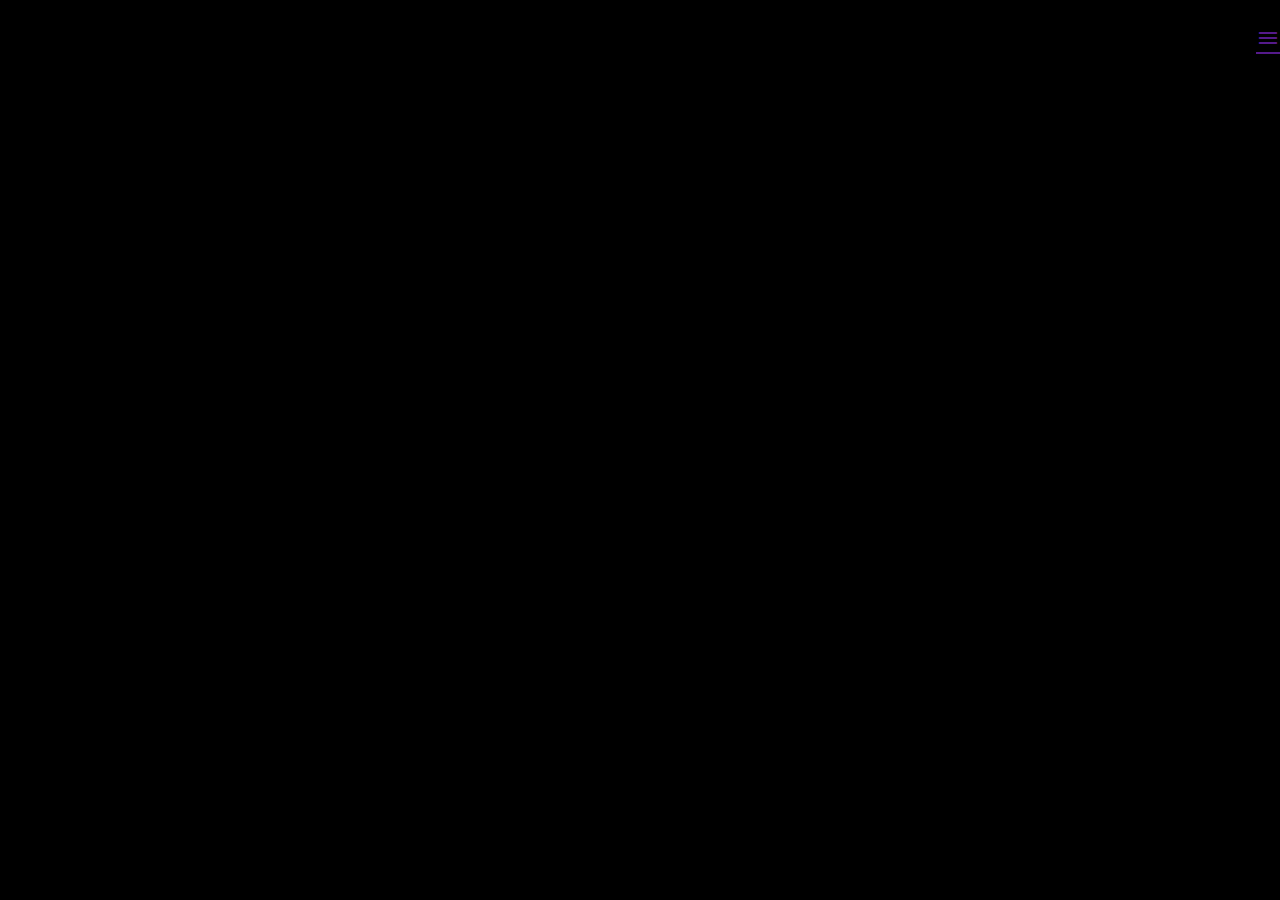
==== index.html @ dc49e5af "Initialization" ====
<!DOCTYPE html>
<html lang="en">
<head>
    <link rel="preconnect" href="https://fonts.googleapis.com">
<link rel="stylesheet" href="https://fonts.googleapis.com/icon?family=Material+Icons">
    <link rel="stylesheet" href="style.css">
    <title>Crick?</title>
</head>
<body>
    <!-- TOPBAR -->
    <div class="TopBar">
        <a href="" class="material-icons">menu</a>
    </div>
</body>
</html>
---- style.css ----
* {
    scroll-behavior: smooth;
    margin: 0 0 0 0;
    background-color: black;
}

.TopBar {
    padding-top: 2%;
    display: flex;
    justify-content: end;
}
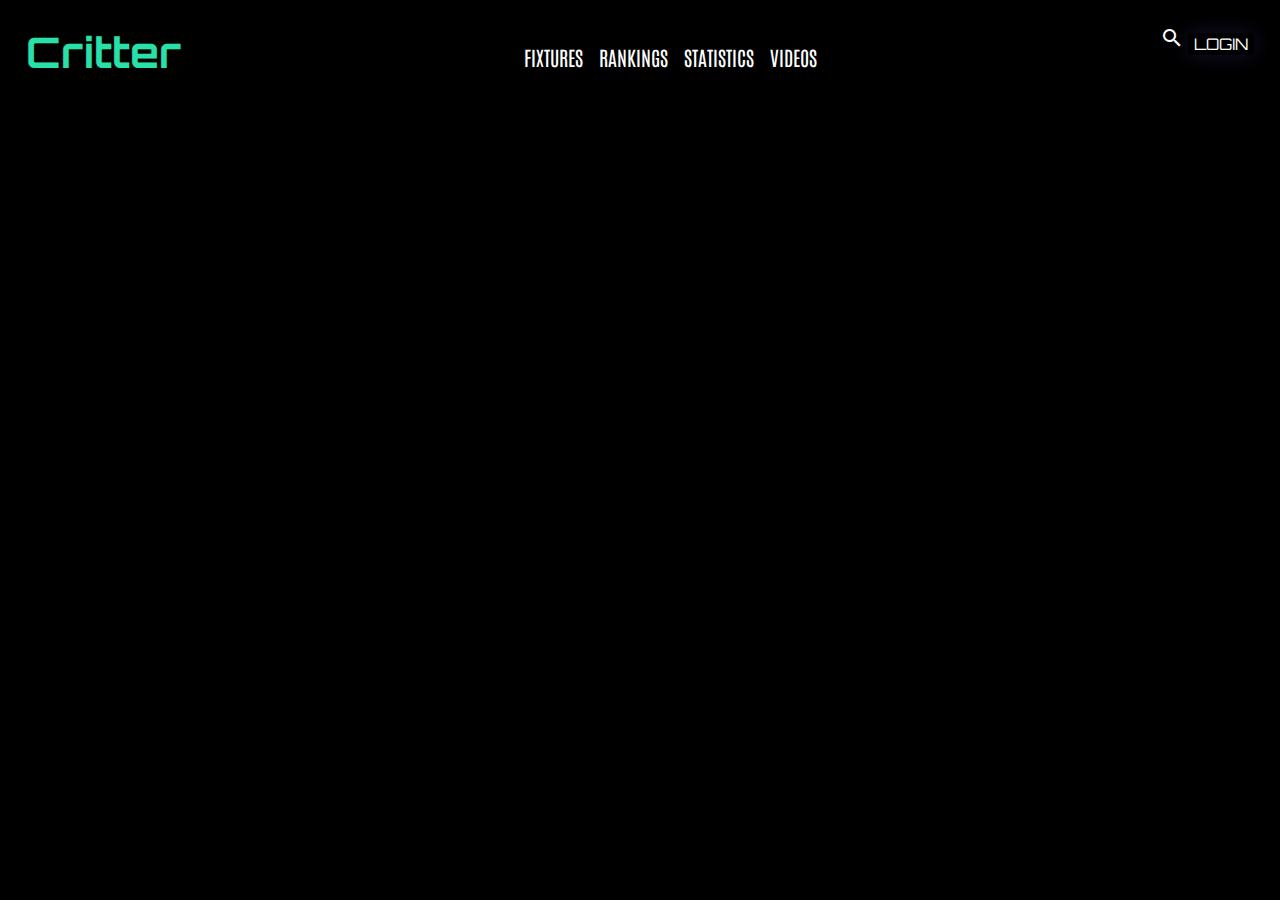
==== commit d00c8aa8: "Dinnner Break" ====
--- a/index.html
+++ b/index.html
@@ -2,14 +2,31 @@
 <html lang="en">
 <head>
     <link rel="preconnect" href="https://fonts.googleapis.com">
-<link rel="stylesheet" href="https://fonts.googleapis.com/icon?family=Material+Icons">
+    <link rel="preconnect" href="https://fonts.gstatic.com" crossorigin>
+    <link
+        href="https://fonts.googleapis.com/css2?family=Antonio:wght@100..700&family=Orbitron:wght@400..900&family=Patrick+Hand+SC&display=swap"
+        rel="stylesheet">
+    <link href="https://fonts.googleapis.com/css2?family=Orbitron:wght@400..900&family=Patrick+Hand+SC&display=swap"
+        rel="stylesheet">
+    <link rel="stylesheet" href="https://fonts.googleapis.com/icon?family=Material+Icons">
     <link rel="stylesheet" href="style.css">
     <title>Crick?</title>
 </head>
 <body>
     <!-- TOPBAR -->
     <div class="TopBar">
-        <a href="" class="material-icons">menu</a>
+        <h1>Critter</h1>
+        <div class="diffPages">
+            <a href="">FIXTURES</a>
+            <a href="">RANKINGS</a>
+            <a href="">STATISTICS</a>
+            <a href="">VIDEOS</a>
+        </div>
+        <!-- ICONS -->
+        <div>
+            <a href="" class="material-icons">search</a>
+            <button class="login">LOGIN</button>
+        </div>
     </div>
 </body>
 </html>--- a/style.css
+++ b/style.css
@@ -1,3 +1,7 @@
+:root {
+    --text-color: rgb(40, 225, 169);
+}
+
 * {
     scroll-behavior: smooth;
     margin: 0 0 0 0;
@@ -5,7 +9,53 @@
 }
 
 .TopBar {
-    padding-top: 2%;
+    padding: 2%;
     display: flex;
-    justify-content: end;
+    justify-content: space-between;
+}
+
+.TopBar h1 {
+    font-family: 'Orbitron', medium;
+    color: var(--text-color);
+    font-size: 42px;
+}
+
+.material-icons {
+    color: white;
+    size: 32;
+    text-decoration: none;
+}
+
+.diffPages {
+    padding-top: 10px;
+    display: flex;
+    justify-content: center;
+    width: 400px;
+}
+
+.diffPages a {
+    padding: 2%;
+    font-family: 'Antonio';
+    text-decoration: none;
+    color: white;
+    font-size: 20px;
+}
+
+button {
+    cursor: pointer;
+    border: 0;
+    border-radius: 4px;
+    box-shadow: 0 0 20px rgba(104, 85, 224, 0.2);
+}
+
+.login {
+    font-family: 'Orbitron';
+    font-size: 16px;
+    color: white;
+}
+
+button:hover {
+    color: white;
+    box-shadow: 0 0 20px rgba(104, 85, 224, 0.6);
+    background-color: rgba(104, 85, 224, 1);
 }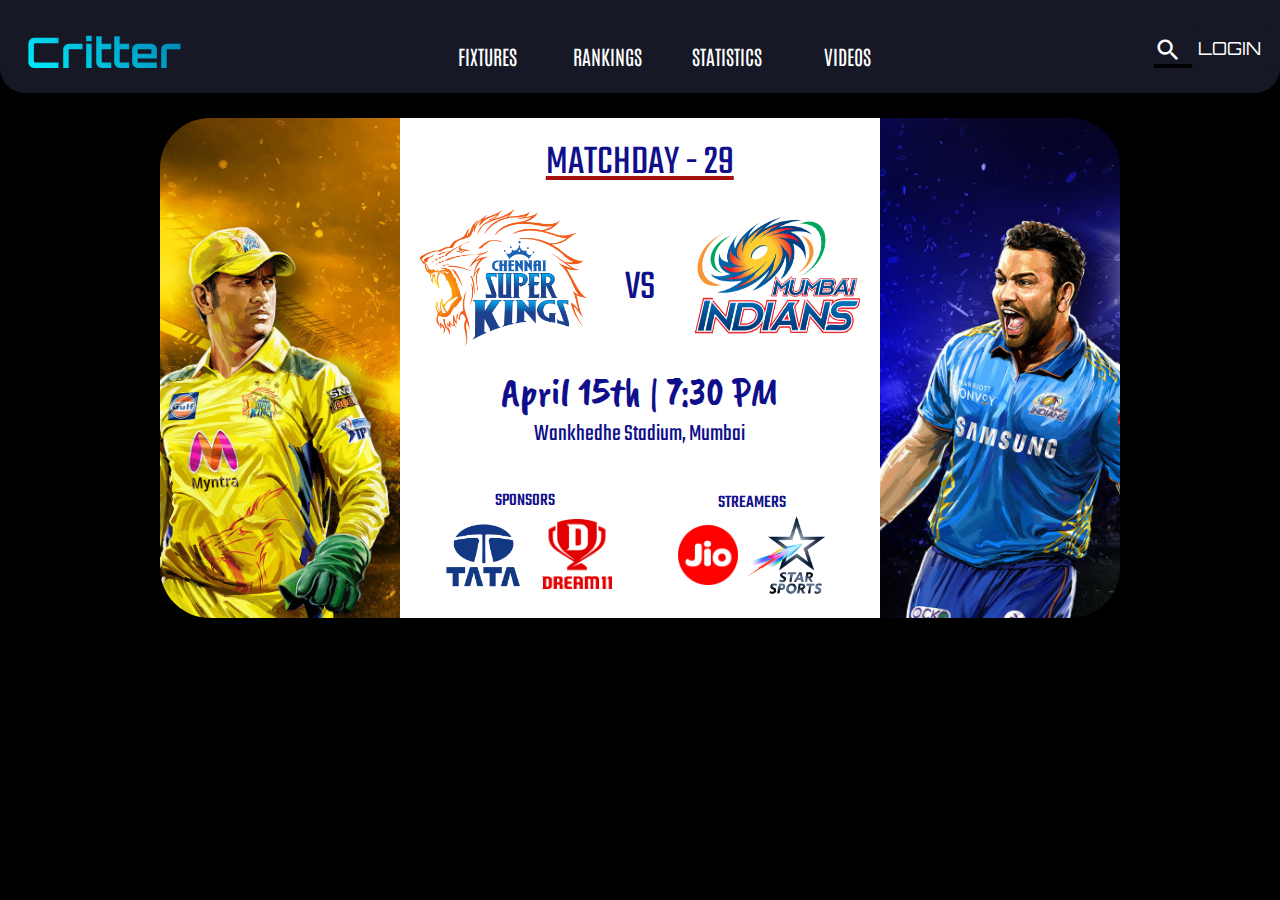
==== commit 23ca0d5c: "Matchday Card" ====
--- a/index.html
+++ b/index.html
@@ -15,7 +15,7 @@
 <body>
     <!-- TOPBAR -->
     <div class="TopBar">
-        <h1>Critter</h1>
+        <h1><span>Critter</span></h1>
         <div class="diffPages">
             <a href="">FIXTURES</a>
             <a href="">RANKINGS</a>
@@ -23,10 +23,45 @@
             <a href="">VIDEOS</a>
         </div>
         <!-- ICONS -->
-        <div>
-            <a href="" class="material-icons">search</a>
+        <div class="rightTools">
+            <div class="searchBar">
+                <a href="" class="material-icons">search</a>
+            </div>
             <button class="login">LOGIN</button>
         </div>
     </div>
+
+    <!-- CURRENTS -->
+    <div class="current">
+        <img id="cskpic" src="Images/DHONI.jpg" alt="picNotFound">
+        <div class="cutout">
+            <span id="text1">MATCHDAY - 29</span>
+            <div class="logos">
+                <img src="Images/csk.png" alt="">
+                <text id="text2">VS</text>
+                <img id="milogo" src="Images/mi.png" alt="">
+            </div>
+            <text>April 15th | 7:30 PM</text>
+            <span id="text3">Wankhedhe Stadium, Mumbai</span>
+
+            <div class="accessory">
+                <div class="sponsors">
+                    <span>SPONSORS</span>
+                    <div class="spimg" style="background-color: transparent;">
+                        <img id="tataimg" src="Images/Accessory/tata.png" alt="">
+                        <img id="dream11img" src="Images/Accessory/Dream11.png" alt="">
+                    </div>
+                </div>
+                <div class="streamers">
+                    <span>STREAMERS</span>
+                    <div class="stimg" style="background-color: transparent;">
+                        <img src="Images/Accessory/jio.png" alt="" id="jio">
+                        <img src="Images/Accessory/SS.png" alt="" id="ss">
+                    </div>
+                </div>
+            </div>
+        </div>
+        <img id="mipic" src="Images/rohit.jpg" alt="">
+    </div>
 </body>
 </html>--- a/style.css
+++ b/style.css
@@ -1,5 +1,8 @@
+@import url('https://fonts.googleapis.com/css2?family=Teko:wght@300..700&display=swap');
+@import url('https://fonts.googleapis.com/css2?family=Caveat+Brush&display=swap');
 :root {
     --text-color: rgb(40, 225, 169);
+    --topBar-color: rgb(22, 24, 38);
 }
 
 * {
@@ -8,54 +11,237 @@
     background-color: black;
 }
 
+
+/* TOPBAR */
 .TopBar {
     padding: 2%;
     display: flex;
     justify-content: space-between;
+    width: 96%;
+    height: 42px;
+    box-shadow: 0 10px rgba(0, 0, 0, 0.385);
+    border-bottom-left-radius: 25px;
+    border-bottom-right-radius: 25px;
+    background-color: var(--topBar-color);
 }
 
 .TopBar h1 {
     font-family: 'Orbitron', medium;
-    color: var(--text-color);
+    background-color: var(--topBar-color);
+    color: transparent;
     font-size: 42px;
 }
 
-.material-icons {
-    color: white;
-    size: 32;
-    text-decoration: none;
+.TopBar span {
+    background-image: linear-gradient(45deg, #00f2ff, #00b7ffb2);
+    background-size: 100%;
+    background-clip: text;
 }
 
 .diffPages {
+    background-color: var(--topBar-color);
     padding-top: 10px;
     display: flex;
-    justify-content: center;
-    width: 400px;
-}
+    justify-content: end;
+}   
 
 .diffPages a {
-    padding: 2%;
+    padding: 1.5%;
+    text-align: center;
     font-family: 'Antonio';
     text-decoration: none;
     color: white;
     font-size: 20px;
+    
+    width: 120px;
+    background-color: var(--topBar-color);
+}
+
+.rightTools {
+
+    background-color: var(--topBar-color);
+    width: 100px;
+    display: flex;
+    justify-content: space-around;
+}
+
+.material-icons {
+    padding-top: 10px;
+    padding-right: 10px;
+    font-size: 28px;
+    background-color: var(--topBar-color);
+    color: white;
+    text-decoration: none;
 }
 
 button {
     cursor: pointer;
+    height: 45px;
+    width: 90px;
     border: 0;
     border-radius: 4px;
-    box-shadow: 0 0 20px rgba(104, 85, 224, 0.2);
+    background-color: var(--topBar-color);
 }
 
 .login {
     font-family: 'Orbitron';
-    font-size: 16px;
+    font-size: 18px;
     color: white;
 }
 
 button:hover {
     color: white;
-    box-shadow: 0 0 20px rgba(104, 85, 224, 0.6);
-    background-color: rgba(104, 85, 224, 1);
+    box-shadow: 0 0 20px rgba(80, 200, 122, 0.6);
+    background: linear-gradient(45deg, #3c7b86,#12d3ff);
+}
+
+/* CURRENTS */
+
+.current {
+    padding-top: 25px;
+    height: 500px;
+    display: flex;
+    justify-content: center;
+}
+
+#cskpic {
+    border-bottom-left-radius: 50px;
+    border-top-left-radius: 50px;
+    height: 100%;
+}
+
+#mipic {
+    border-top-right-radius: 50px;
+    border-bottom-right-radius: 50px;
+}
+
+.cutout {   
+    width: 480px;
+    background-color: white;
+    display: flex;
+    flex-direction: column;
+}
+
+#text1 {
+    padding-top: 15px;
+    font-family: 'Teko';
+    font-size: 42px;
+    background-color: transparent;
+    align-self: center;
+    color: rgb(15, 15, 139);
+    text-decoration: underline;
+    text-decoration-color: rgb(164, 16, 16);
+}
+
+.logos {
+    padding-top: 15px;
+    background-color: transparent;
+    display: flex;
+    justify-content: space-around;
+}
+
+.logos img {
+    background-color: transparent;
+    width: 35%;
+}
+
+#milogo {
+    padding-bottom: 12px;
+}
+
+.cutout text {
+    padding-top: 20px;
+    font-family: 'Caveat Brush';
+    align-self: center;
+    background-color: transparent;
+    color: rgb(15, 15, 139);
+    font-size: 40px;
+
+}
+
+#text2 {
+    font-family: 'Teko';
+    font-size: 42px;
+    color: rgb(15, 15, 139);
+}
+
+#text3 {
+    align-self: center;
+    font-family: 'Teko';
+    background-color: transparent;
+    font-size: 24px;
+    color: rgb(15, 15, 139);
+}
+
+.accessory {
+    padding-top: 25px;
+    display: flex;
+    justify-content: space-around;
+    background-color: transparent;
+}
+
+.sponsors {
+    padding-bottom: 50px;
+    background-color: transparent;
+    display: flex;
+    flex-direction: column;
+    justify-content: end;
+}
+.streamers {
+    padding-bottom: 44px;
+    background-color: transparent;
+    display: flex;
+    flex-direction: column;
+    justify-content: end;   
+}
+
+.sponsors span {
+    padding-top: 12px;
+    padding-left: 35%;
+    background-color: transparent;
+    color: rgb(15, 15, 139);
+    font-size: 18px;
+    font-family: 'Teko';
+    font-weight: 500;
+    letter-spacing: 0px;
+}
+
+.streamers span {
+    padding-top: 12px;
+    padding-left: 40px;
+    background-color: transparent;
+    color: rgb(15, 15, 139);
+    font-size: 18px;
+    font-family: 'Teko';
+    font-weight: 500;
+    letter-spacing: 0px;
+}
+
+.spimg {
+    padding-top: 5px;
+}
+
+#tataimg {
+    padding-left: 5px;
+    background-color: transparent;
+    width: 90px;
+}
+
+#dream11img {
+    padding-left: 10px;
+    background-color: transparent;
+    width: 70px;
+}
+
+#ss {
+    padding-right: 20px;
+    width: 80px;
+    background-color: transparent;
+}
+
+#jio {
+    padding-right: 5px;
+    padding-bottom: 10px;
+    width: 60px;
+    background-color: transparent;
 }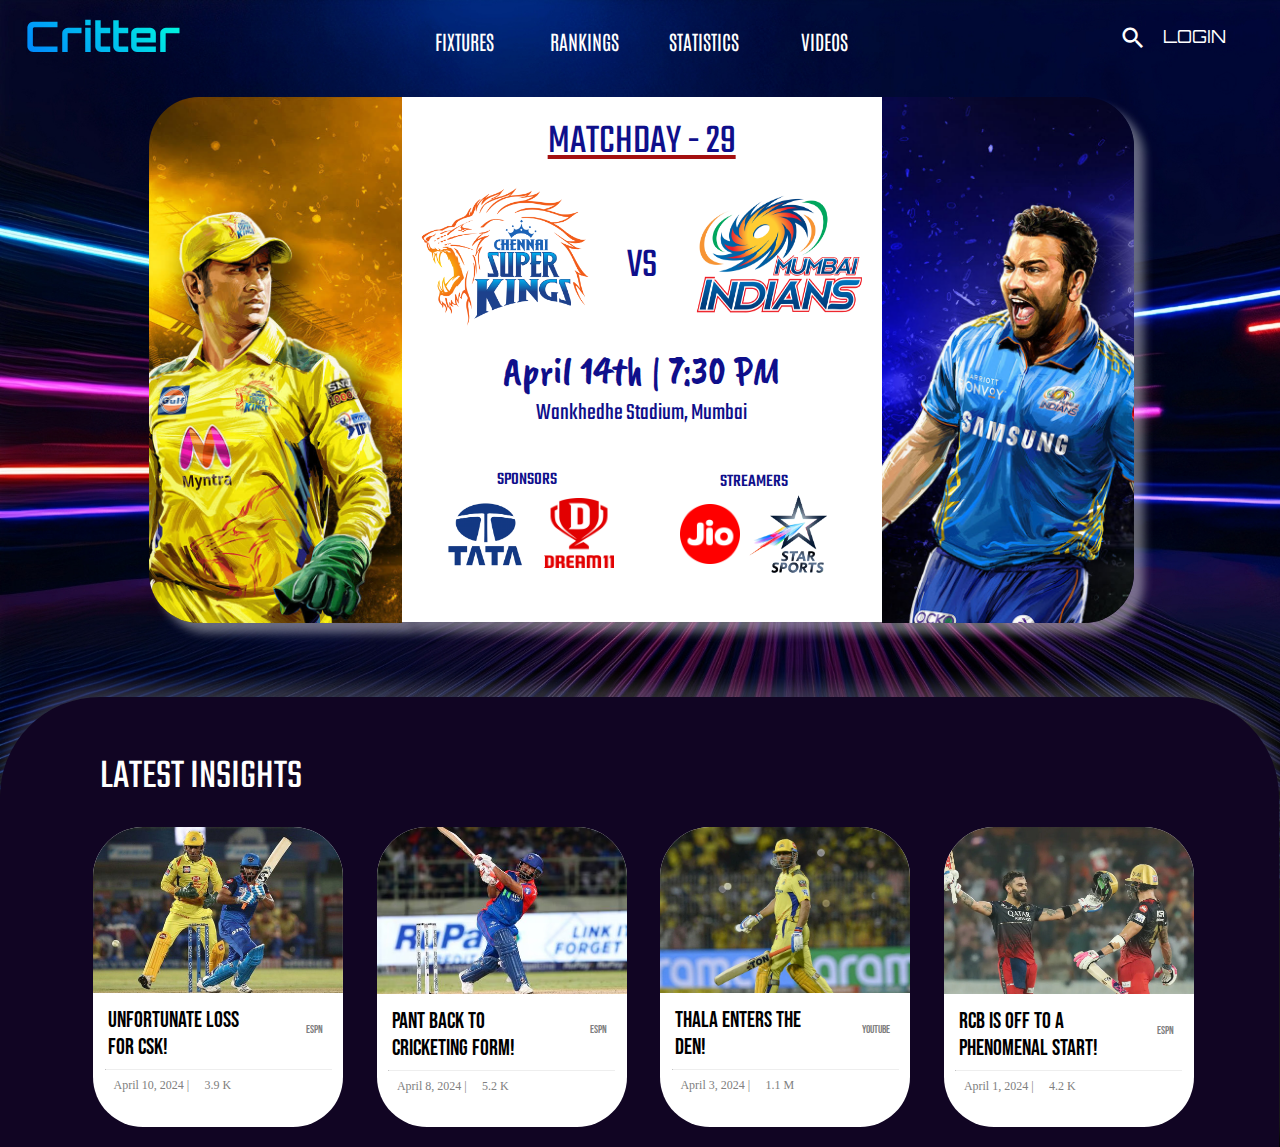
==== commit 39fb0fe4: "landing page" ====
--- a/index.html
+++ b/index.html
@@ -3,16 +3,16 @@
 <head>
     <link rel="preconnect" href="https://fonts.googleapis.com">
     <link rel="preconnect" href="https://fonts.gstatic.com" crossorigin>
-    <link
-        href="https://fonts.googleapis.com/css2?family=Antonio:wght@100..700&family=Orbitron:wght@400..900&family=Patrick+Hand+SC&display=swap"
-        rel="stylesheet">
-    <link href="https://fonts.googleapis.com/css2?family=Orbitron:wght@400..900&family=Patrick+Hand+SC&display=swap"
-        rel="stylesheet">
     <link rel="stylesheet" href="https://fonts.googleapis.com/icon?family=Material+Icons">
-    <link rel="stylesheet" href="style.css">
+    <link rel="stylesheet" href="css/topBar.css">
+    <link rel="stylesheet" href="css/current.css">
+    <link rel="stylesheet" href="css/insights.css">
+    <link rel="stylesheet" href="css/login.css">
+    <script src="login.js"></script>
     <title>Crick?</title>
 </head>
 <body>
+
     <!-- TOPBAR -->
     <div class="TopBar">
         <h1><span>Critter</span></h1>
@@ -27,7 +27,7 @@
             <div class="searchBar">
                 <a href="" class="material-icons">search</a>
             </div>
-            <button class="login">LOGIN</button>
+            <button onclick="loginProvider()" class="login">LOGIN</button>
         </div>
     </div>
 
@@ -35,26 +35,26 @@
     <div class="current">
         <img id="cskpic" src="Images/DHONI.jpg" alt="picNotFound">
         <div class="cutout">
-            <span id="text1">MATCHDAY - 29</span>
+            <a href="" id="text1">MATCHDAY - 29</a>
             <div class="logos">
                 <img src="Images/csk.png" alt="">
                 <text id="text2">VS</text>
                 <img id="milogo" src="Images/mi.png" alt="">
             </div>
-            <text>April 15th | 7:30 PM</text>
+            <text>April 14th | 7:30 PM</text>
             <span id="text3">Wankhedhe Stadium, Mumbai</span>
 
             <div class="accessory">
                 <div class="sponsors">
                     <span>SPONSORS</span>
-                    <div class="spimg" style="background-color: transparent;">
+                    <div class="spimg" style="background-color: white;">
                         <img id="tataimg" src="Images/Accessory/tata.png" alt="">
                         <img id="dream11img" src="Images/Accessory/Dream11.png" alt="">
                     </div>
                 </div>
                 <div class="streamers">
                     <span>STREAMERS</span>
-                    <div class="stimg" style="background-color: transparent;">
+                    <div class="stimg" style="background-color: white;">
                         <img src="Images/Accessory/jio.png" alt="" id="jio">
                         <img src="Images/Accessory/SS.png" alt="" id="ss">
                     </div>
@@ -63,5 +63,100 @@
         </div>
         <img id="mipic" src="Images/rohit.jpg" alt="">
     </div>
+
+    <!-- INSIGHTS -->
+
+    <div class="container">
+        <span>LATEST INSIGHTS</span>
+        <div class="cards">
+            <a  style="text-decoration: none;"
+                href="https://www.espncricinfo.com/series/indian-premier-league-2024-1410320/delhi-capitals-vs-chennai-super-kings-13th-match-1422131/live-cricket-score"
+                target="_blank">
+                <div id="card1">
+                    <img src="Images/Insights/sample1.png" alt="">
+                        <text class="title">
+                            <span>Unfortunate loss for CSK!</span>
+                            <span>ESPN</span>
+                        </text>
+                        <hr class="solid">
+                        <text class="creds">
+                            <span>April 10, 2024 | 𓁹 3.9 K</span>
+                        </text>
+                </div>
+            </a>
+            <a  style="text-decoration: none;"
+                href="https://www.espncricinfo.com/story/ipl-rishabh-pant-feels-like-i-m-going-to-make-my-debut-again-1424735"
+                target="_blank">
+                <div id="card2">
+                    <img src="Images/Insights/sample2.png" alt="">
+                        <text class="title">
+                            <span>Pant back to cricketing form!</span>
+                            <span>ESPN</span>
+                        </text>
+                        <hr class="solid">
+                        <text class="creds">
+                            <span>April 8, 2024 | 𓁹 5.2 K</span>
+                        </text>
+                </div>
+            </a>
+            <a  style="text-decoration: none;"
+                href="https://www.youtube.com/watch?v=-qctNkrRfDY"
+                target="_blank">
+                    <div id="card3">
+                        <img src="Images/Insights/sample3.png" alt="">
+                        <text class="title">
+                            <span>Thala enters the den!</span>
+                            <span>youtube</span>
+                        </text>
+                        <hr class="solid">
+                        <text class="creds">
+                            <span>April 3, 2024 | 𓁹 1.1 M</span>
+                        </text>
+                    </div>
+            </a>
+            <a  style="text-decoration: none;"
+                href="https://www.espn.in/video/clip/_/id/36205993"
+                target="_blank">
+                <div id="card4">
+                    <img src="Images/Insights/sample4.png" alt="">
+                    <text class="title">
+                        <span>RCB is off to a Phenomenal Start!</span>
+                        <span>ESPN</span>
+                    </text>
+                    <hr class="solid">
+                    <text class="creds">
+                        <span>April 1, 2024 | 𓁹 4.2 K</span>
+                    </text>
+                </div>
+            </a>
+        </div>
+    </div>
+
+   <!-- LOGIN  -->
+
+   <div class="popup">
+    <div onclick="closure()" class="close-btn">&times;</div>
+    <div class="form">
+        <h2>Log In</h2>
+        <div class="form-element">
+            <label for="email">Email</label>
+            <input type="text" id="email" placeholder="Username or Email">
+        </div>
+        <div class="form-element">
+            <label for="password">Password</label>
+            <input type="password" id="password" placeholder="Password">
+        </div>
+        <div class="form-element">
+            <input type="checkbox" id="Remember-me">
+            <label for="Remember-me">Remember me</label>
+        </div>
+        <div class="form-element">
+            <button onclick="closure()">Sign In</button>
+        </div>
+        <div class="form-element">
+            <a href="">Forgot Password?</a>
+        </div>
+    </div>
+   </div>
 </body>
 </html>--- a/css/topBar.css
+++ b/css/topBar.css
@@ -0,0 +1,110 @@
+@import url('https://fonts.googleapis.com/css2?family=Teko:wght@300..700&display=swap');
+@import url('https://fonts.googleapis.com/css2?family=Caveat+Brush&display=swap');
+@import url('https://fonts.googleapis.com/css2?family=Caveat+Brush&family=Orbitron:wght@400..900&display=swap');
+@import url('https://fonts.googleapis.com/css2?family=Antonio:wght@100..700&family=Caveat+Brush&family=Orbitron:wght@400..900&display=swap');
+@import url('https://fonts.googleapis.com/css2?family=Bebas+Neue&display=swap');
+
+:root {
+    --text-color: rgb(40, 225, 169);
+    --topBar-color: rgb(22, 24, 38);
+}
+
+
+body {
+    scroll-behavior: smooth;
+    padding: 0;
+    margin: 0;
+    background-color: black;
+    background-image: url(../Images/Background/Backdrop.jpg);
+    background-repeat: no-repeat;
+    background-attachment: fixed;
+    background-size: cover;
+
+    max-width: 96%;
+    overflow-x: hidden;
+
+}
+
+
+/* TOPBAR */
+.TopBar {
+    align-items: center;
+    display: flex;
+    justify-content: space-between;
+    width: 100%;
+    height: 72px;
+    border-bottom-left-radius: 25px;
+    border-bottom-right-radius: 25px;
+    background-color: transparent;
+}
+
+.TopBar h1 {
+    padding-left: 25px;
+    font-family: 'Orbitron', medium;
+    background-color: transparent;
+    color: transparent;
+    font-size: 42px;
+}
+
+.TopBar span {
+    background-image: linear-gradient(45deg, #0080ff, #00ffdd);
+    background-size: 100%;
+    background-clip: text;
+}
+
+.diffPages {
+    background-color: transparent;
+    padding-top: 10px;
+    display: flex;
+    justify-content: end;
+}   
+
+.diffPages a {
+    padding: 1.5%;
+    text-align: center;
+    font-family: 'Antonio';
+    text-decoration: none;
+    color: white;
+    font-size: 20px;
+    
+    width: 120px;
+    background-color: transparent;
+}
+
+.rightTools {
+    margin: 10px;
+    background-color: transparent;
+    width: 100px;
+    display: flex;
+    justify-content: space-around;
+}
+
+.material-icons {
+    padding-top: 10px;
+    padding-right: 10px;
+    font-size: 28px;
+    background-color: transparent;
+    color: white;
+    text-decoration: none;
+}
+
+button {
+    cursor: pointer;
+    height: 45px;
+    width: 90px;
+    border: 0;
+    border-radius: 4px;
+    background-color: transparent;
+}
+
+.login {
+    font-family: 'Orbitron';
+    font-size: 18px;
+    color: white;
+}
+
+button:hover {
+    color: white;
+    box-shadow: 0 0 20px rgba(80, 200, 122, 0.6);
+    background: linear-gradient(45deg, #3c7b86,#12d3ff);
+}--- a/css/current.css
+++ b/css/current.css
@@ -0,0 +1,156 @@
+/* CURRENTS */
+
+.current {
+    margin-left: 55px;
+    padding-top: 25px;
+    height: 500px;
+    display: flex;
+    justify-content: center;
+}
+
+#cskpic {
+    box-shadow: 10px 10px 10px rgba(255, 255, 255, 0.4);
+    border-bottom-left-radius: 50px;
+    border-top-left-radius: 50px;
+    height: 105.18%;
+}
+
+#mipic {
+    box-shadow: 10px 10px 10px rgba(255, 255, 255, 0.4);
+    border-top-right-radius: 50px;
+    border-bottom-right-radius: 50px;
+    height: 105.18%;
+}
+
+.cutout {
+    height: 525px;
+    width: 480px;
+    background-color: white;
+    display: flex;
+    flex-direction: column;
+    box-shadow: 10px 10px 10px rgba(255, 255, 255, 0.4);
+}
+
+#text1 {
+    padding-top: 15px;
+    font-family: 'Teko';
+    font-size: 42px;
+    background-color: white;
+    align-self: center;
+    color: rgb(15, 15, 139);
+    text-decoration: underline;
+    text-decoration-color: rgb(164, 16, 16);
+}
+
+.logos {
+    padding-top: 15px;
+    background-color: white;
+    display: flex;
+    justify-content: space-around;
+}
+
+.logos img {
+    background-color: white;
+    width: 35%;
+}
+
+#milogo {
+    padding-bottom: 12px;
+}
+
+.cutout text {
+    padding-top: 20px;
+    font-family: 'Caveat Brush';
+    align-self: center;
+    background-color: white;
+    color: rgb(15, 15, 139);
+    font-size: 40px;
+}
+
+#text2 {
+    font-family: 'Teko';
+    font-size: 42px;
+    color: rgb(15, 15, 139);
+}
+
+#text3 {
+    align-self: center;
+    font-family: 'Teko';
+    background-color: white;
+    font-size: 24px;
+    color: rgb(15, 15, 139);
+}
+
+.accessory {
+    padding-top: 25px;
+    display: flex;
+    justify-content: space-around;
+    background-color: white;
+}
+
+.sponsors {
+    padding-bottom: 50px;
+    background-color: white;
+    display: flex;
+    flex-direction: column;
+    justify-content: end;
+}
+
+.streamers {
+    padding-bottom: 44px;
+    background-color: white;
+    display: flex;
+    flex-direction: column;
+    justify-content: end;
+}
+
+.sponsors span {
+    padding-top: 12px;
+    padding-left: 35%;
+    background-color: white;
+    color: rgb(15, 15, 139);
+    font-size: 18px;
+    font-family: 'Teko';
+    font-weight: 500;
+    letter-spacing: 0px;
+}
+
+.streamers span {
+    padding-top: 12px;
+    padding-left: 40px;
+    background-color: white;
+    color: rgb(15, 15, 139);
+    font-size: 18px;
+    font-family: 'Teko';
+    font-weight: 500;
+    letter-spacing: 0px;
+}
+
+.spimg {
+    padding-top: 5px;
+}
+
+#tataimg {
+    padding-left: 5px;
+    background-color: white;
+    width: 90px;
+}
+
+#dream11img {
+    padding-left: 10px;
+    background-color: white;
+    width: 70px;
+}
+
+#ss {
+    padding-right: 20px;
+    width: 80px;
+    background-color: white;
+}
+
+#jio {
+    padding-right: 5px;
+    padding-bottom: 10px;
+    width: 60px;
+    background-color: white;
+}--- a/css/insights.css
+++ b/css/insights.css
@@ -0,0 +1,82 @@
+.container {
+    padding-top: 50px;
+    padding-left: 50px;
+    margin-top: 100px;
+    width: 100%;
+    height: 400px;
+    background-color: rgb(17, 5, 35);
+
+    border-top-left-radius: 100px;
+    border-top-right-radius: 100px;
+
+    box-shadow: 0px -10px 20px rgba(255, 255, 255, 0.2);
+}
+
+.container span {
+    margin-left: 50px;
+    font-family: 'Teko';
+    color: white;
+    font-size: 42px;;
+}
+
+.cards {
+    display: flex;
+    justify-content: space-evenly;
+    width: 95%;
+    padding-left: 10px;
+}
+
+.cards div {
+    margin-top: 20px;
+    min-height: 300px;
+    width: 250px;
+    background-color: white;
+    border-radius: 50px;
+}
+
+.cards img {
+    width: 100%;
+    border-top-left-radius: 50px;
+    border-top-right-radius: 50px;
+}
+
+.title {
+    display: flex;
+    justify-content: start;
+}
+
+.title span:first-child {
+    margin-top: 10px;
+    margin-left: 15px;
+    font-family: 'Bebas Neue';
+    color: black;
+    font-size: 22px;
+}
+
+.title span {
+    margin-left: 20px;
+    align-self: center;
+    padding-right: 20px;
+    font-family: 'Bebas Neue';
+    color: grey;
+    font-size: 11px;
+}
+
+.solid {
+    border-top: 5px;
+    color: grey;
+    width: 90%;
+}
+
+.creds {
+    width: 100%;
+    display: flex;
+    justify-content: start;
+}
+
+.creds span {
+    margin-left: 20px;
+    font-family: 'Times New Roman', Times, serif;
+    font-size: 12px;
+    color: grey;
+}--- a/css/login.css
+++ b/css/login.css
@@ -0,0 +1,98 @@
+@import url('https://fonts.googleapis.com/css2?family=Jersey+15&display=swap');
+
+.popup {
+    position: absolute;
+    top: -150%;
+    left: 50%;
+    opacity: 0;
+    transform: translate(-50%, -50%) scale(1.25);
+    width: 400px;
+    padding: 20px 30px;
+    background-color: rgb(17, 5, 35);
+    box-shadow: 10px 10px 10px rgba(0, 0, 0, 0.8);
+    border-radius: 25px;
+    transition:top 0ms ease-in-out 200ms,
+                opacity 200ms ease-in-out 0ms,
+                transform 200ms ease-in-out 0ms;
+}
+
+.popup.active {
+    top:50%;
+    opacity: 1;
+    transform: translate(-50%, -50%) scale(1);
+    transition: top 0ms ease-in-out 0ms,
+                opacity 200ms ease-in-out 0ms,
+                transform 20ms ease-in-out 0ms;
+}
+
+.popup .close-btn {
+    position: absolute;
+    top: 10px;
+    right: 10px;
+    width: 15px;
+    height: 15px;
+    color: white;
+    text-align: center;
+
+    line-height: 13px;
+    border-radius: 15px;
+    background-color: rgb(250, 97, 97);
+    cursor: pointer;
+}
+
+.popup .form h2 {
+    font-family: 'Bebas Neue';
+    font-size: 42px;
+    text-align: center;
+    color: transparent;
+    background-image: linear-gradient(45deg, #0080ff, #00ffdd);
+    background-size: 100%;
+    background-clip: text;
+}
+
+.popup .form .form-element {
+    margin: 15px 0px;
+}
+
+.popup .form .form-element label {
+    font-family: 'Jersey 15';
+    font-size: 20px;
+    color: white;
+}
+
+.popup .form .form-element input[type="text"],
+.popup .form .form-element input[type="password"] {
+    margin-top: 5px;
+    display: block;
+    width: 95%;
+    padding: 10px;
+    outline: none;
+    border: 1px solid white;
+    border-radius: 8px;
+    background-color: rgb(215, 217, 255);
+} 
+
+.popup .form .form-element input[type="checkbox"] {
+    margin-right: 5px;
+}
+
+.popup .form .form-element button {
+    width: 100%;
+    height: 40px;
+    border: none;
+    outline: none;
+    font-family: 'Orbitron';
+    font-size: 20px;
+    border-radius: 8px;
+    background: linear-gradient(45deg, #0080ff, #00ffdd);
+    cursor: pointer;
+}
+
+.popup .form .form-element a {
+    display: block;
+    text-align: right;
+    font-size: 15px;
+    text-decoration: none;
+    color: white;
+    font-weight: 600;
+}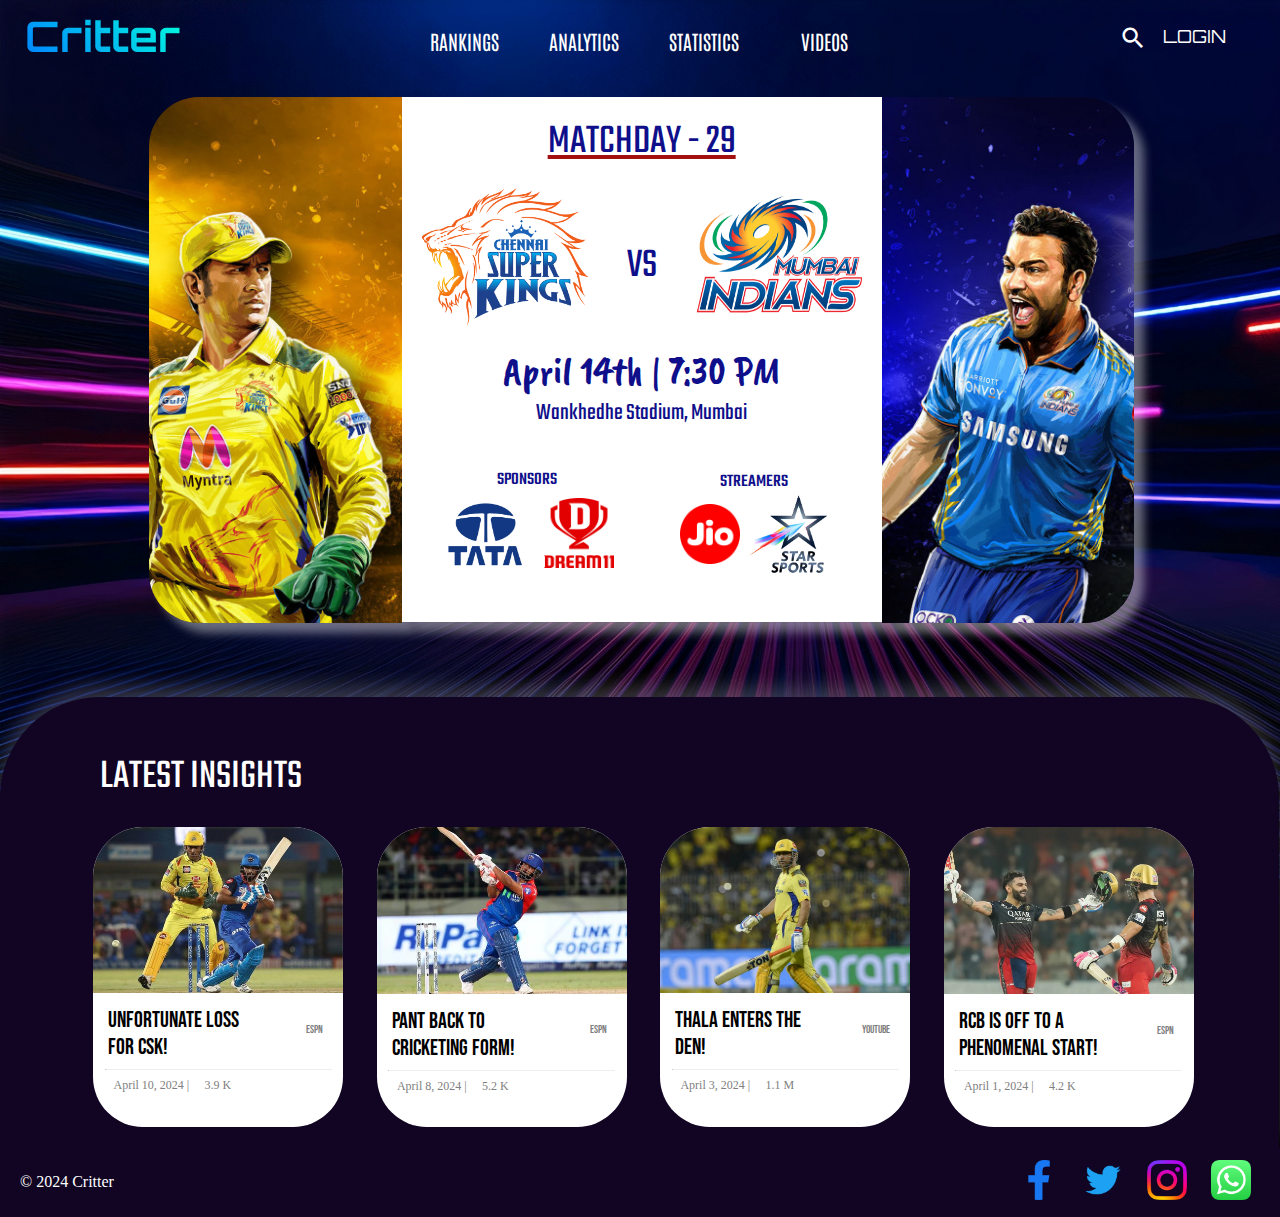
==== commit 7362541b: "pre-prep" ====
--- a/index.html
+++ b/index.html
@@ -8,6 +8,8 @@
     <link rel="stylesheet" href="css/current.css">
     <link rel="stylesheet" href="css/insights.css">
     <link rel="stylesheet" href="css/login.css">
+    <link rel="stylesheet" href="footer/footer.css">
+    <script src="footer/footer.js"></script>
     <script src="login.js"></script>
     <title>Crick?</title>
 </head>
@@ -17,10 +19,10 @@
     <div class="TopBar">
         <h1><span>Critter</span></h1>
         <div class="diffPages">
-            <a href="">FIXTURES</a>
-            <a href="">RANKINGS</a>
-            <a href="">STATISTICS</a>
-            <a href="">VIDEOS</a>
+            <a href="/Stats/Ranking.html">RANKINGS</a>
+            <a href="/Video/analytics.html">ANALYTICS</a>
+            <a href="/Stats/Statistics.html">STATISTICS</a>
+            <a href="/Video/videohub/index (1).html">VIDEOS</a>
         </div>
         <!-- ICONS -->
         <div class="rightTools">
@@ -158,5 +160,29 @@
         </div>
     </div>
    </div>
+
+    <footer>
+        <div class="footer-container">
+            <p>&copy; 2024 Critter</p>
+            <ul class="social-media-icons">
+                <li><a href="" title="Facebook"><i class="fa fa-facebook">
+                            <div class="fb-share-button" data-href="https://developers.facebook.com/docs/plugins/"
+                                data-layout="" data-size=""><a target="_blank"
+                                    href="https://www.facebook.com/sharer/sharer.php?u=https%3A%2F%2Fdevelopers.facebook.com%2Fdocs%2Fplugins%2F&amp;src=sdkpreparse"
+                                    class="fb-xfbml-parse-ignore"><img id="fbcom" src="footer/fbcom.webp"></a></div>
+                        </i></a></li>
+                <li><a href="#" title="Twitter"><i class="fa fa-twitter"><a class="twitter-share-button"
+                                href="https://twitter.com/intent/tweet">
+                                <img src="footer/twitter.png" id="xcom"></a></i></a></li>
+                <li><a href="https://www.instagram.com/create/story" title="Instagram"><i class="fa fa-instagram"><img
+                                id="icom" src="footer/instaicon.webp"></i></a></li>
+                <li> <a href="whatsapp://send?text=GFG Example for whatsapp sharing" data-action="share/whatsapp/share"
+                        target="_blank">
+                        <img src="footer/waicon.webp" id="wacom">
+                    </a> </li>
+            </ul>
+        </div>
+    </footer>
+
 </body>
 </html>--- a/footer/footer.css
+++ b/footer/footer.css
@@ -0,0 +1,49 @@
+
+footer {
+  background-color: rgb(17, 5, 35);
+  color: #fff;
+  padding: 10px 20px;
+  text-align: center;
+  width: 101%;
+}
+
+.footer-container {
+  margin-top: 20px;
+  display: flex;
+  justify-content: space-between; 
+  align-items: center;  
+  width: 100%; 
+  margin: 0 auto; 
+  bottom:0 px;
+}
+
+.social-media-icons {
+  list-style: none;
+  padding: 0;
+  margin: 0;
+}
+
+.social-media-icons li {
+  display: inline-block;
+  margin: 0 10px; 
+}
+
+.social-media-icons a {
+  color: inherit;
+}
+
+.fa { 
+  font-size: 20px;
+}
+
+.social-media-icons li:hover a {
+  color: #ebe7e7; 
+}
+
+#xcom,#fbcom,#icom,#wacom{
+    max-height: 40px;
+max-width: 40px;
+width: 40px;
+height: 40px;
+
+}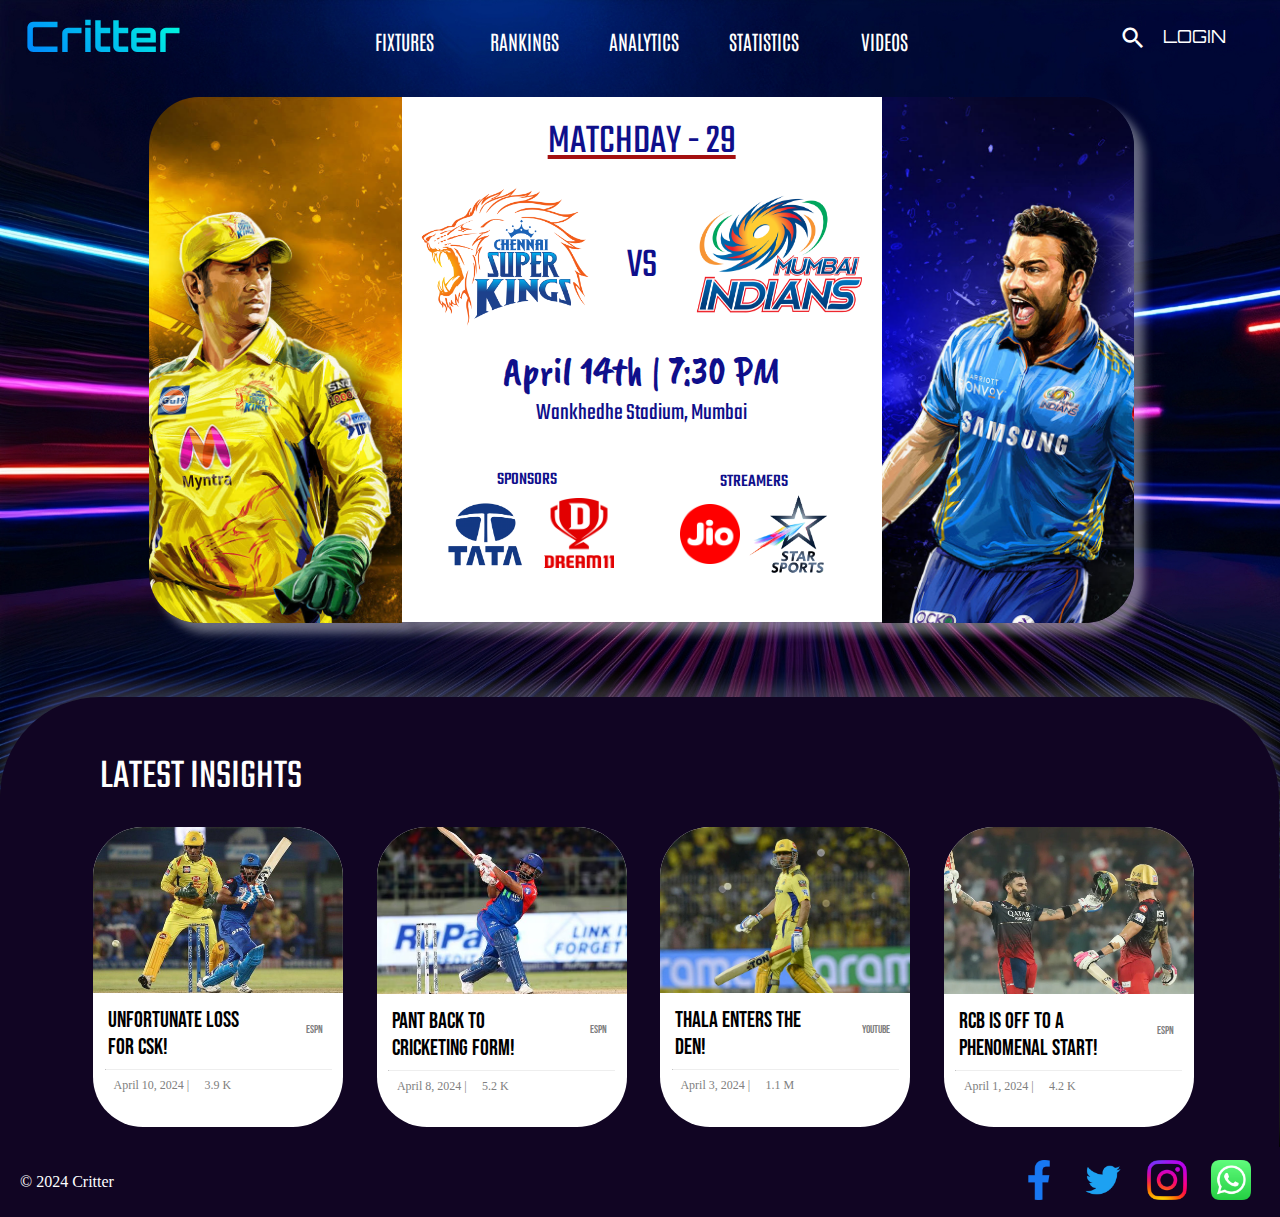
==== commit 53f2855a: "FINAL" ====
--- a/index.html
+++ b/index.html
@@ -11,7 +11,7 @@
     <link rel="stylesheet" href="footer/footer.css">
     <script src="footer/footer.js"></script>
     <script src="login.js"></script>
-    <title>Crick?</title>
+    <title>Critter</title>
 </head>
 <body>
 
@@ -19,6 +19,7 @@
     <div class="TopBar">
         <h1><span>Critter</span></h1>
         <div class="diffPages">
+            <a href="/Fixtures/fixtures.html">FIXTURES</a>
             <a href="/Stats/Ranking.html">RANKINGS</a>
             <a href="/Video/analytics.html">ANALYTICS</a>
             <a href="/Stats/Statistics.html">STATISTICS</a>
--- a/css/topBar.css
+++ b/css/topBar.css
@@ -71,6 +71,11 @@
     background-color: transparent;
 }
 
+.diffPages a:hover {
+    transform: scale(1.25);
+    transition: ease-in-out 0.2s;
+}
+
 .rightTools {
     margin: 10px;
     background-color: transparent;
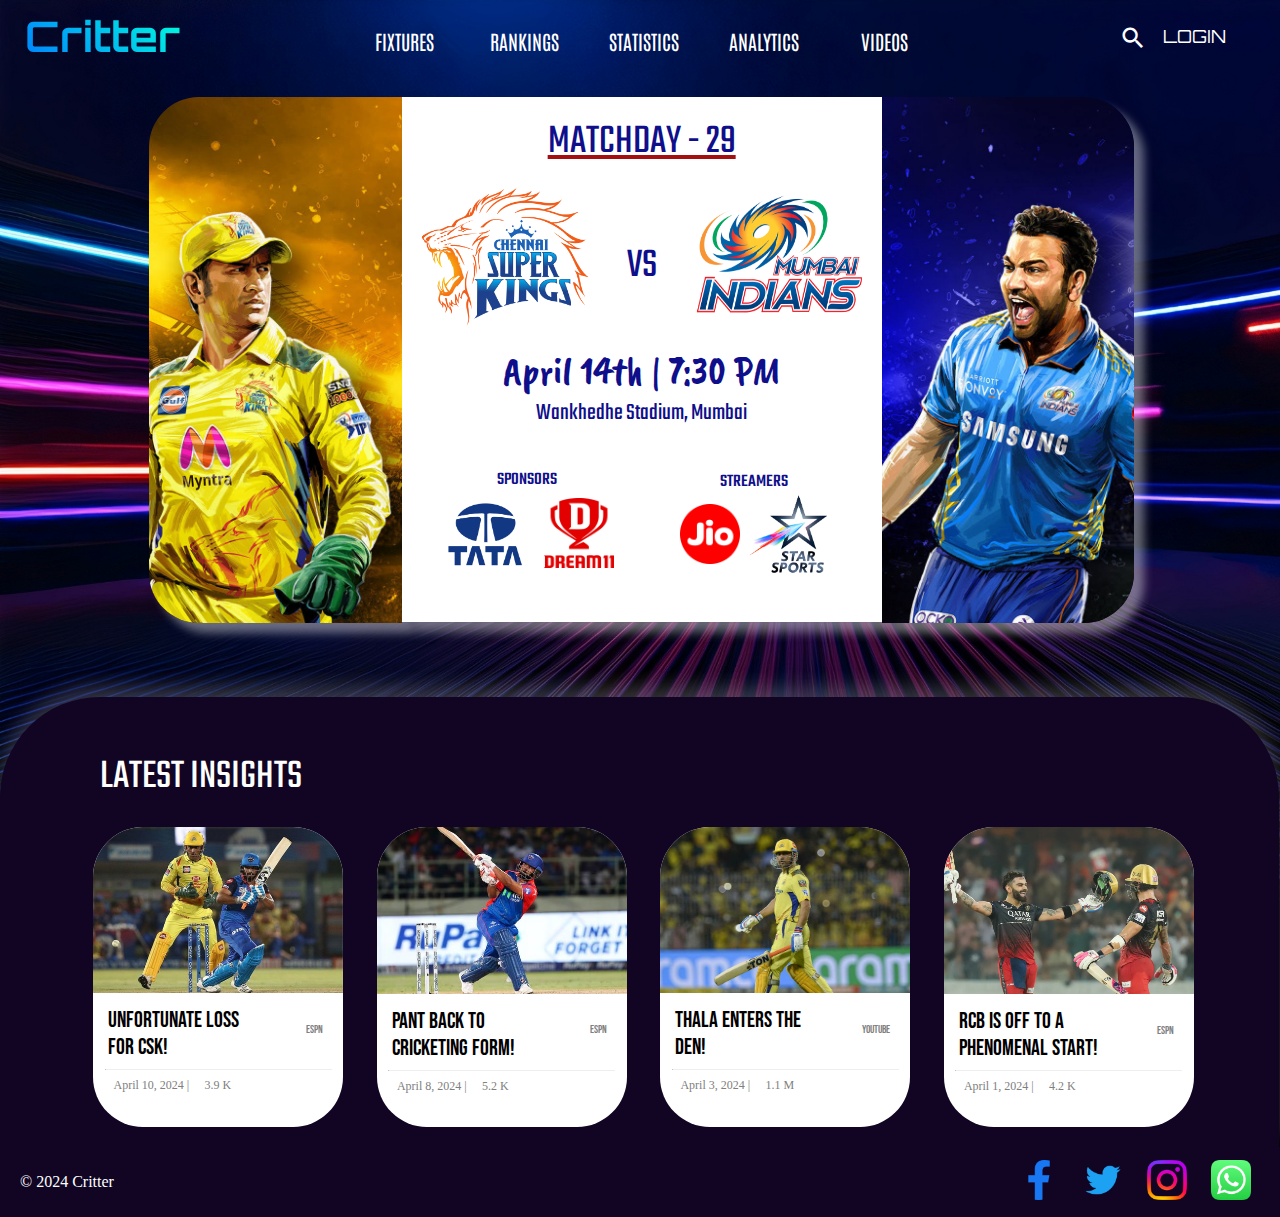
==== commit 146446f2: "post-corrections-1" ====
--- a/index.html
+++ b/index.html
@@ -19,11 +19,11 @@
     <div class="TopBar">
         <h1><span>Critter</span></h1>
         <div class="diffPages">
-            <a href="/Fixtures/fixtures.html">FIXTURES</a>
-            <a href="/Stats/Ranking.html">RANKINGS</a>
-            <a href="/Video/analytics.html">ANALYTICS</a>
-            <a href="/Stats/Statistics.html">STATISTICS</a>
-            <a href="/Video/videohub/index (1).html">VIDEOS</a>
+            <a href="./Fixtures/fixtures.html">FIXTURES</a>
+            <a href="./Stats/Ranking.html">RANKINGS</a>
+            <a href="./Stats/Statistics.html">STATISTICS</a>
+            <a href="./Video/analytics.html">ANALYTICS</a>
+            <a href="./Video/videohub/index (1).html">VIDEOS</a>
         </div>
         <!-- ICONS -->
         <div class="rightTools">
@@ -36,13 +36,13 @@
 
     <!-- CURRENTS -->
     <div class="current">
-        <img id="cskpic" src="Images/DHONI.jpg" alt="picNotFound">
+        <img id="cskpic" src="./Images/DHONI.jpg" alt="picNotFound">
         <div class="cutout">
             <a href="" id="text1">MATCHDAY - 29</a>
             <div class="logos">
-                <img src="Images/csk.png" alt="">
+                <img src="./Images/csk.png" alt="">
                 <text id="text2">VS</text>
-                <img id="milogo" src="Images/mi.png" alt="">
+                <img id="milogo" src="./Images/mi.png" alt="">
             </div>
             <text>April 14th | 7:30 PM</text>
             <span id="text3">Wankhedhe Stadium, Mumbai</span>
@@ -51,20 +51,20 @@
                 <div class="sponsors">
                     <span>SPONSORS</span>
                     <div class="spimg" style="background-color: white;">
-                        <img id="tataimg" src="Images/Accessory/tata.png" alt="">
-                        <img id="dream11img" src="Images/Accessory/Dream11.png" alt="">
+                        <img id="tataimg" src="./Images/Accessory/tata.png" alt="">
+                        <img id="dream11img" src="./Images/Accessory/Dream11.png" alt="">
                     </div>
                 </div>
                 <div class="streamers">
                     <span>STREAMERS</span>
                     <div class="stimg" style="background-color: white;">
-                        <img src="Images/Accessory/jio.png" alt="" id="jio">
-                        <img src="Images/Accessory/SS.png" alt="" id="ss">
+                        <img src="./Images/Accessory/jio.png" alt="" id="jio">
+                        <img src="./Images/Accessory/SS.png" alt="" id="ss">
                     </div>
                 </div>
             </div>
         </div>
-        <img id="mipic" src="Images/rohit.jpg" alt="">
+        <img id="mipic" src="./Images/rohit.jpg" alt="">
     </div>
 
     <!-- INSIGHTS -->
@@ -76,7 +76,7 @@
                 href="https://www.espncricinfo.com/series/indian-premier-league-2024-1410320/delhi-capitals-vs-chennai-super-kings-13th-match-1422131/live-cricket-score"
                 target="_blank">
                 <div id="card1">
-                    <img src="Images/Insights/sample1.png" alt="">
+                    <img src="./Images/Insights/sample1.png" alt="">
                         <text class="title">
                             <span>Unfortunate loss for CSK!</span>
                             <span>ESPN</span>
@@ -91,7 +91,7 @@
                 href="https://www.espncricinfo.com/story/ipl-rishabh-pant-feels-like-i-m-going-to-make-my-debut-again-1424735"
                 target="_blank">
                 <div id="card2">
-                    <img src="Images/Insights/sample2.png" alt="">
+                    <img src="./Images/Insights/sample2.png" alt="">
                         <text class="title">
                             <span>Pant back to cricketing form!</span>
                             <span>ESPN</span>
@@ -106,7 +106,7 @@
                 href="https://www.youtube.com/watch?v=-qctNkrRfDY"
                 target="_blank">
                     <div id="card3">
-                        <img src="Images/Insights/sample3.png" alt="">
+                        <img src="./Images/Insights/sample3.png" alt="">
                         <text class="title">
                             <span>Thala enters the den!</span>
                             <span>youtube</span>
@@ -121,7 +121,7 @@
                 href="https://www.espn.in/video/clip/_/id/36205993"
                 target="_blank">
                 <div id="card4">
-                    <img src="Images/Insights/sample4.png" alt="">
+                    <img src="./Images/Insights/sample4.png" alt="">
                     <text class="title">
                         <span>RCB is off to a Phenomenal Start!</span>
                         <span>ESPN</span>
@@ -143,11 +143,11 @@
         <h2>Log In</h2>
         <div class="form-element">
             <label for="email">Email</label>
-            <input type="text" id="email" placeholder="Username or Email">
+            <input type="text" id="email" placeholder="Username or Email" autocomplete="Jarvis">
         </div>
         <div class="form-element">
             <label for="password">Password</label>
-            <input type="password" id="password" placeholder="Password">
+            <input type="password" id="password" placeholder="Password" autocomplete="Ju$t!n@lph@">
         </div>
         <div class="form-element">
             <input type="checkbox" id="Remember-me">
@@ -170,16 +170,16 @@
                             <div class="fb-share-button" data-href="https://developers.facebook.com/docs/plugins/"
                                 data-layout="" data-size=""><a target="_blank"
                                     href="https://www.facebook.com/sharer/sharer.php?u=https%3A%2F%2Fdevelopers.facebook.com%2Fdocs%2Fplugins%2F&amp;src=sdkpreparse"
-                                    class="fb-xfbml-parse-ignore"><img id="fbcom" src="footer/fbcom.webp"></a></div>
+                                    class="fb-xfbml-parse-ignore"><img id="fbcom" src="./footer/fbcom.webp"></a></div>
                         </i></a></li>
                 <li><a href="#" title="Twitter"><i class="fa fa-twitter"><a class="twitter-share-button"
-                                href="https://twitter.com/intent/tweet">
-                                <img src="footer/twitter.png" id="xcom"></a></i></a></li>
-                <li><a href="https://www.instagram.com/create/story" title="Instagram"><i class="fa fa-instagram"><img
-                                id="icom" src="footer/instaicon.webp"></i></a></li>
+                                href="https://twitter.com/intent/tweet" target="_blank">
+                                <img src="./footer/twitter.png" id="xcom"></a></i></a></li>
+                <li><a href="https://www.instagram.com/create/story" title="Instagram" target="_blank"><i class="fa fa-instagram"><img
+                                id="icom" src="./footer/instaicon.webp"></i></a></li>
                 <li> <a href="whatsapp://send?text=GFG Example for whatsapp sharing" data-action="share/whatsapp/share"
                         target="_blank">
-                        <img src="footer/waicon.webp" id="wacom">
+                        <img src="./footer/waicon.webp" id="wacom">
                     </a> </li>
             </ul>
         </div>
